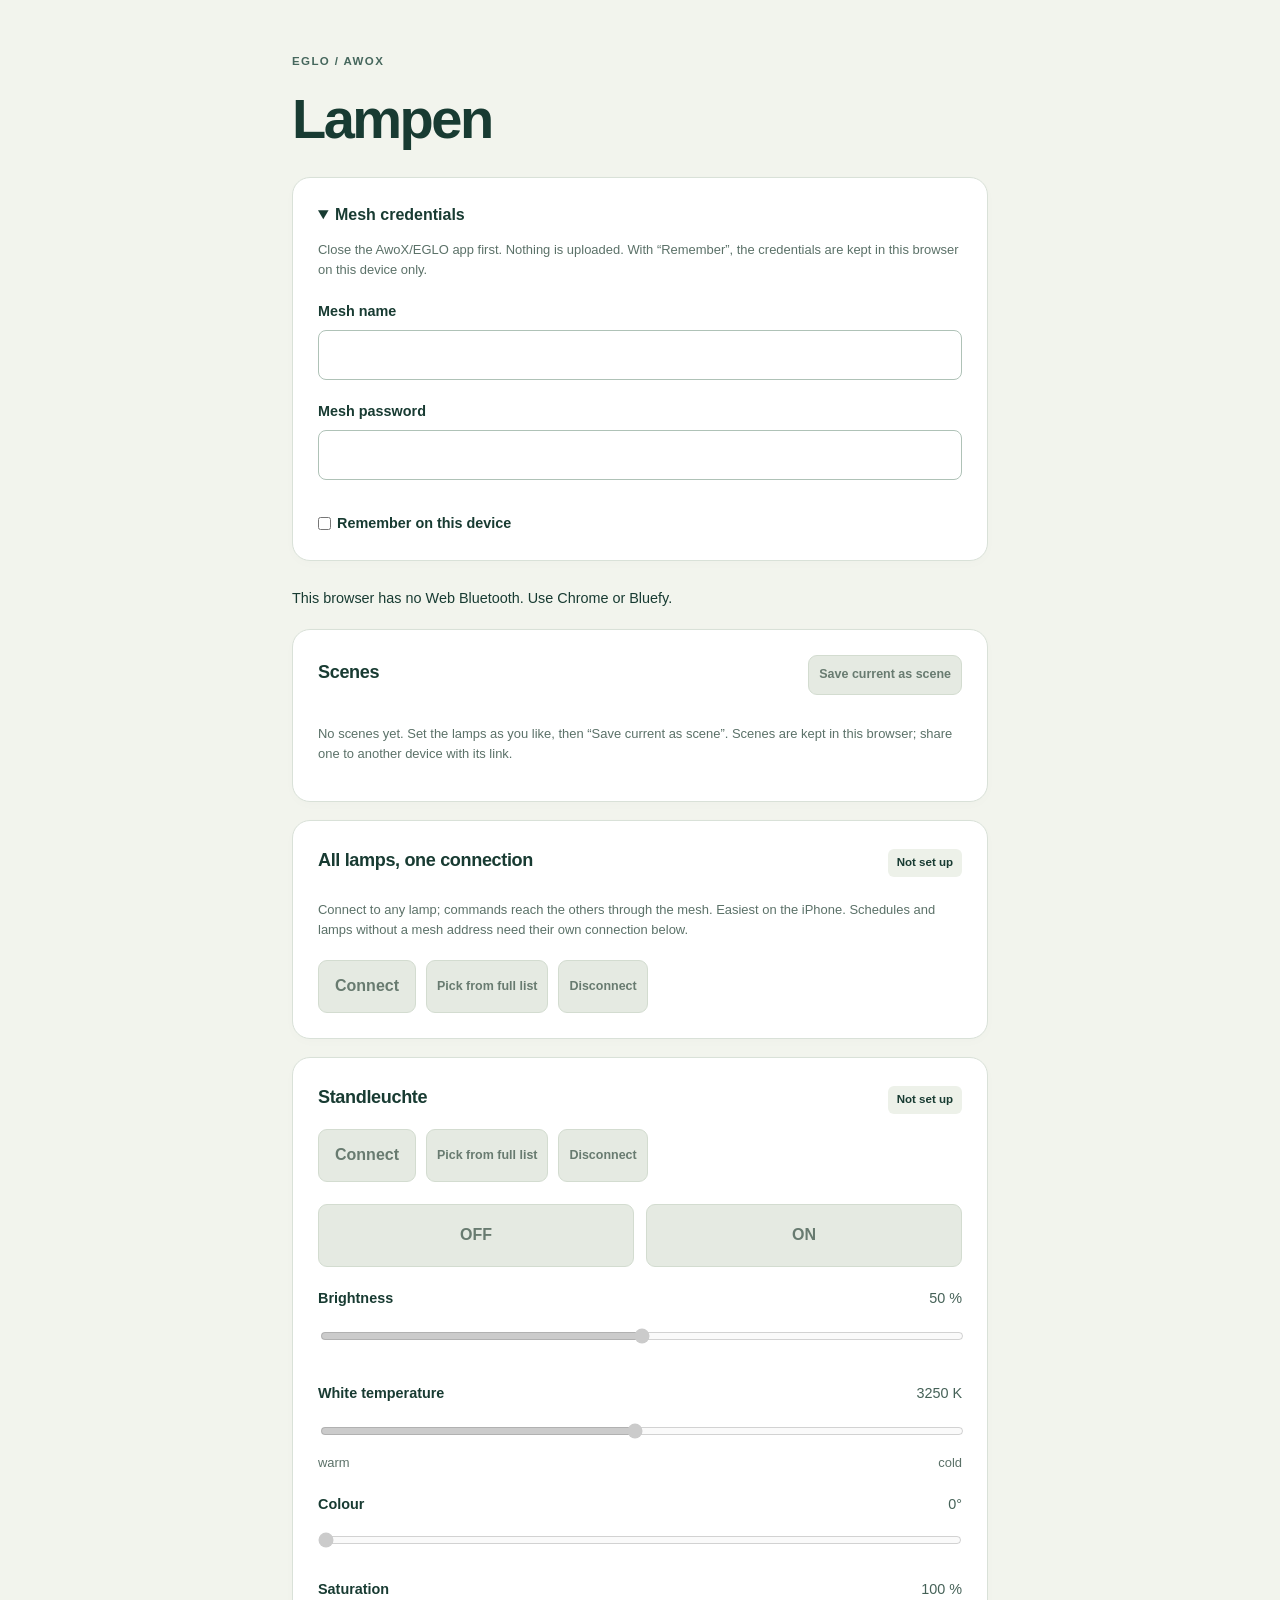
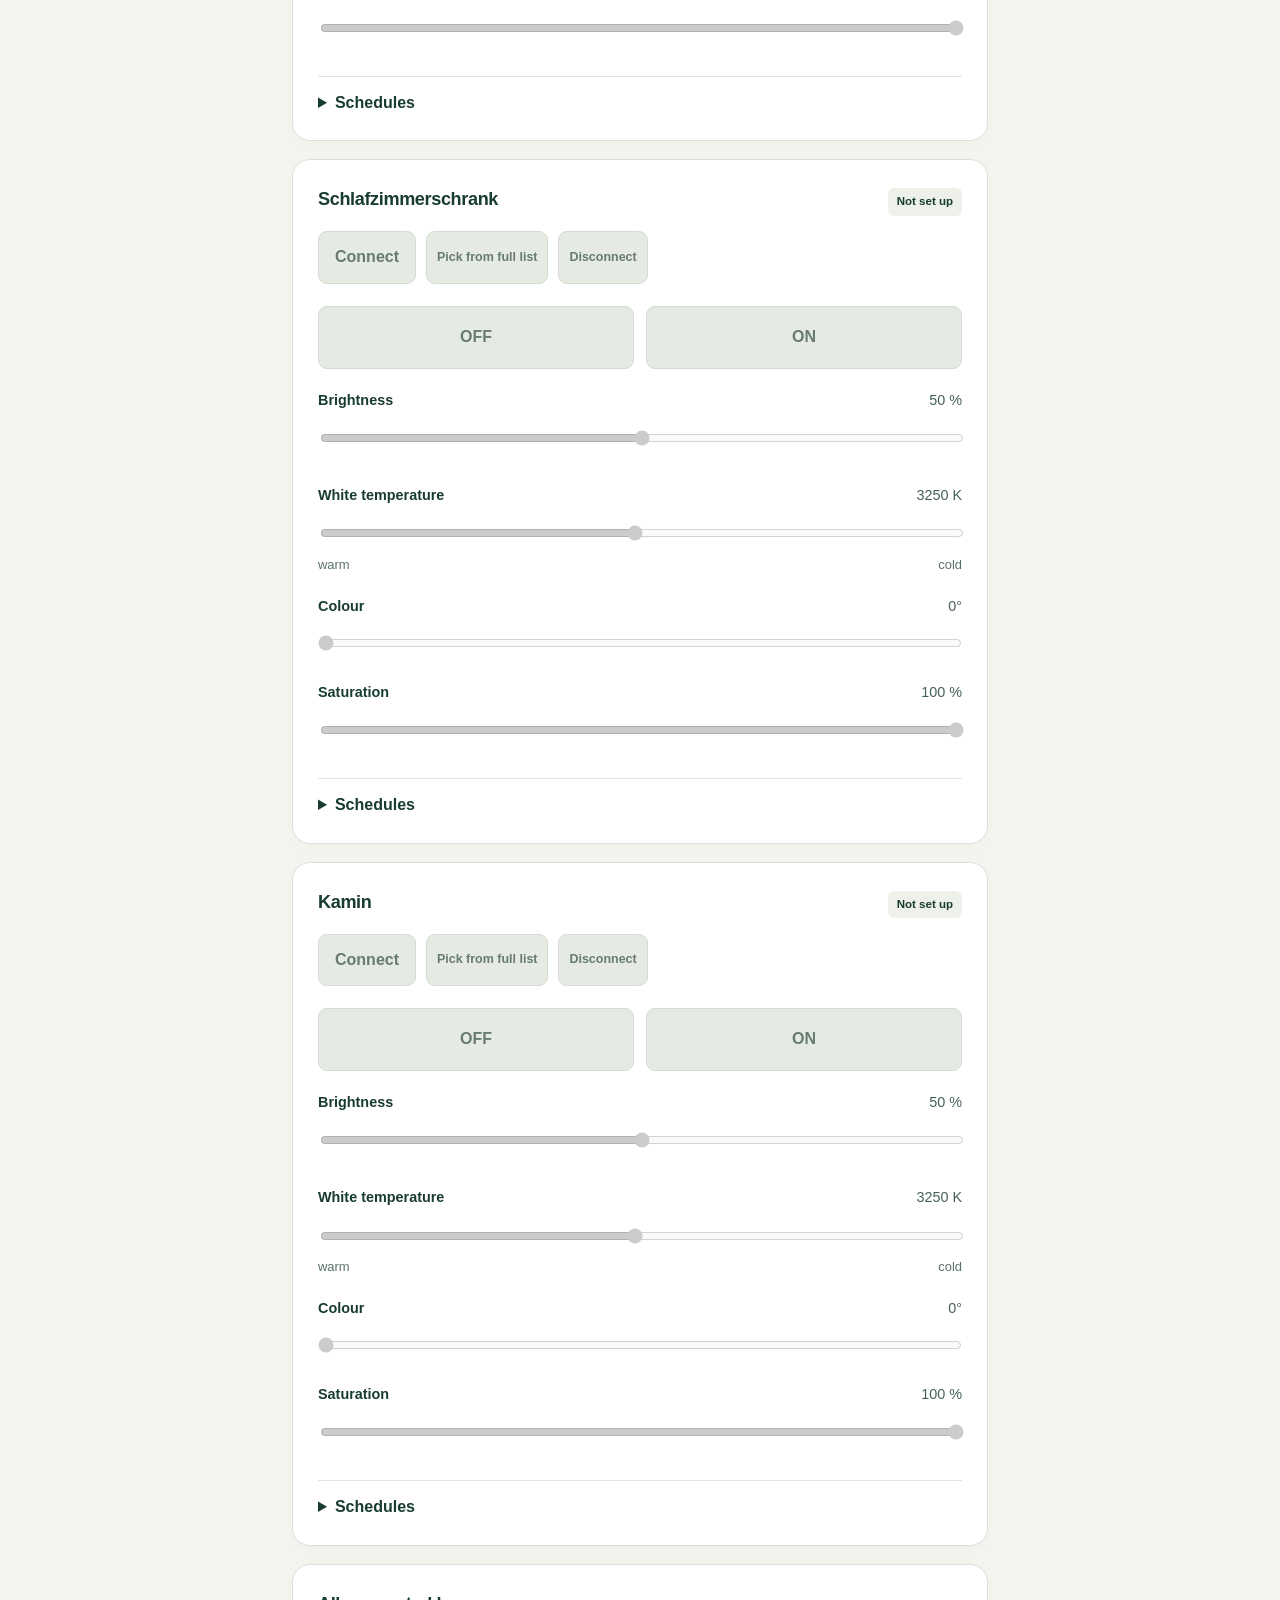
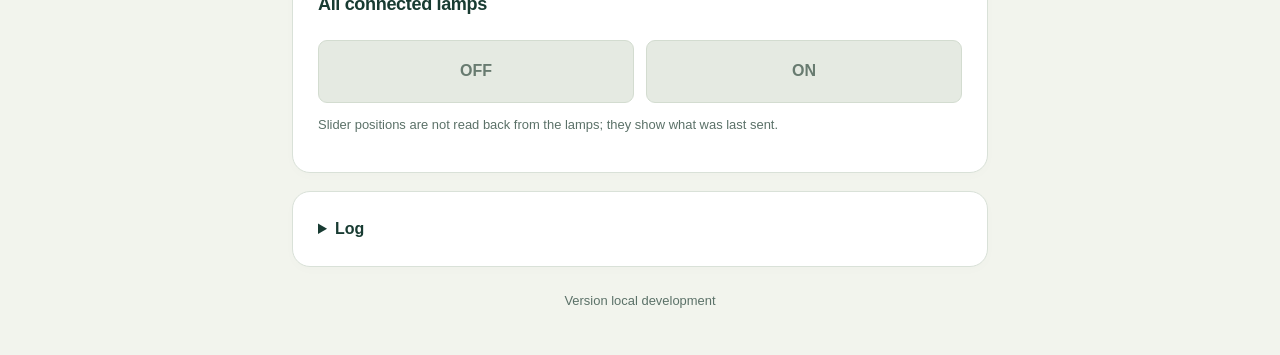
==== index.html @ f225daf1 "Experiment: probe slots 11-15; Remove clears all experimental slots IDs 16, 32, 64 and 127 did not f" ====
<!doctype html>
<html lang="de">
<head>
  <meta charset="utf-8">
  <meta name="viewport" content="width=device-width, initial-scale=1">
  <meta name="color-scheme" content="light">
  <meta name="referrer" content="no-referrer">
  <meta http-equiv="Content-Security-Policy" content="default-src 'none'; script-src 'self'; style-src 'self'; connect-src 'self'; img-src 'self'; base-uri 'none'; form-action 'none'; object-src 'none'">
  <title>Lamp Control</title>
  <meta name="build" content="__BUILD__">
  <link rel="stylesheet" href="style.css">
  <script src="protocol.js" defer></script>
  <script src="transport.js" defer></script>
  <script src="app.js" defer></script>
</head>
<body>
<main>
  <div id="update" class="notice" hidden><strong>A newer version is available.</strong> <button id="reload" class="secondary compact">Reload</button></div>
  <header><span class="eyebrow">EGLO / AWOX</span><h1>Lampen</h1></header>
  <details id="credentials" class="card" open>
    <summary><strong>Mesh credentials</strong> <span id="cred-state" class="small"></span></summary>
    <p class="small">Close the AwoX/EGLO app first. Nothing is uploaded. With “Remember”, the credentials are kept in this browser on this device only.</p>
    <label for="mesh-name">Mesh name</label>
    <input id="mesh-name" type="text" autocomplete="off" autocapitalize="none" autocorrect="off" spellcheck="false" maxlength="64">
    <label for="mesh-password">Mesh password</label>
    <input id="mesh-password" type="password" autocomplete="off" autocapitalize="none" autocorrect="off" spellcheck="false" maxlength="64">
    <div class="actions">
      <label class="switch"><input id="remember" type="checkbox"> Remember on this device</label>
      <button id="forget" class="secondary compact" hidden>Forget saved credentials</button>
    </div>
  </details>
  <p id="status" class="status" role="status" aria-live="polite">Running local crypto self-test…</p>

  <template id="lamp-template">
    <section class="card lamp">
      <div class="section-head"><h2 class="lamp-name"></h2><span class="badge">Disconnected</span></div>
      <div class="actions">
        <button class="connect" disabled>Connect</button>
        <button class="connect-any secondary compact" disabled>Pick from full list</button>
        <button class="disconnect secondary compact" disabled>Disconnect</button>
      </div>
      <div class="power-actions"><button class="off" disabled>OFF</button><button class="on" disabled>ON</button></div>
      <label>Brightness <output class="brightness-out"></output></label>
      <input class="brightness" type="range" min="2" max="254" value="128" disabled>
      <label>White temperature <output class="temperature-out"></output></label>
      <input class="temperature" type="range" min="153" max="454" value="300" disabled>
      <div class="scale small"><span>warm</span><span>cold</span></div>
      <label>Colour <output class="color-out"></output></label>
      <input class="hue" type="range" min="0" max="254" value="0" disabled>
      <label>Saturation <output class="saturation-out"></output></label>
      <input class="saturation" type="range" min="0" max="254" value="254" disabled>

      <details class="sub"><summary>Schedules</summary>
        <p class="small">Stored in the lamp; they run with the phone off. Saving also sets the lamp clock. The lamp cannot report what is stored, so this shows what this browser last saved.</p>
        <div class="schedules"></div>
        <div class="schedule lab">
          <h3>Experiment: slots 11–15</h3>
          <p class="small">Switch the lamp OFF, then start. Probes one minute apart: ID 11 ON warm · 12 OFF · 13 ON cold · 14 OFF · 15 ON warm. “Remove” clears all experimental slots used so far.</p>
          <div class="actions"><button class="lab-start" disabled>Start test</button><button class="lab-clear secondary compact" disabled>Remove test schedules</button></div>
          <p class="small lab-status"></p>
        </div>
      </details>
    </section>
  </template>
  <template id="schedule-template">
    <div class="schedule">
      <div class="section-head"><h3 class="sch-title"></h3><label class="switch"><input type="checkbox" class="sch-enabled"> Active</label></div>
      <div class="row3">
        <label>Time <input class="sch-time" type="time" value="07:00"></label>
        <label>Fade (min) <input class="sch-fade" type="number" min="0" max="63" value="1"></label>
        <label class="sch-light">Brightness % <input class="sch-brightness" type="number" min="1" max="100" value="100"></label>
      </div>
      <div class="sch-light">
        <label>White <output class="sch-mired-out"></output></label>
        <input class="sch-mired" type="range" min="153" max="454" value="300">
        <div class="scale small"><span>warm</span><span>cold</span></div>
      </div>
      <label class="switch sch-offrow"><input type="checkbox" class="sch-off-enabled"> Turn off at <input class="sch-off-time" type="time" value="08:30"></label>
      <div class="weekdays"></div>
      <div class="actions"><button class="sch-save" disabled>Save to lamp</button></div>
      <p class="small sch-saved"></p>
    </div>
  </template>
  <section class="card" id="scenes-card">
    <div class="section-head"><h2>Scenes</h2><button id="scene-new" class="secondary compact" disabled>Save current as scene</button></div>
    <div id="scene-incoming" class="notice" hidden>
      <strong>Scene “<span id="incoming-name"></span>”</strong> from a link.
      <div class="actions"><button id="incoming-apply">Apply</button><button id="incoming-save" class="secondary compact">Save to my scenes</button></div>
    </div>
    <div id="scene-list" class="scene-list"></div>
    <p id="scene-empty" class="small">No scenes yet. Set the lamps as you like, then “Save current as scene”. Scenes are kept in this browser; share one to another device with its link.</p>
    <div id="scene-editor" hidden>
      <label for="scene-name">Scene name</label>
      <input id="scene-name" type="text" maxlength="30" autocomplete="off">
      <div id="scene-lamps" class="scene-lamps"></div>
      <div class="actions"><button id="scene-save">Save scene</button><button id="scene-cancel" class="secondary compact">Cancel</button></div>
    </div>
    <input id="scene-url" class="small" readonly hidden aria-label="Scene link">
  </section>

  <section class="card">
    <div class="section-head"><h2>All lamps, one connection</h2><span id="mesh-badge" class="badge">Not set up</span></div>
    <p class="small">Connect to any lamp; commands reach the others through the mesh. Easiest on the iPhone. Schedules and lamps without a mesh address need their own connection below.</p>
    <div class="actions">
      <button id="mesh-connect" disabled>Connect</button>
      <button id="mesh-any" class="secondary compact" disabled>Pick from full list</button>
      <button id="mesh-disconnect" class="secondary compact" disabled>Disconnect</button>
    </div>
  </section>
  <div id="lamps"></div>

  <section class="card">
    <h2>All connected lamps</h2>
    <div class="power-actions"><button id="all-off" disabled>OFF</button><button id="all-on" disabled>ON</button></div>
    <p class="small">Slider positions are not read back from the lamps; they show what was last sent.</p>
  </section>

  <details class="card"><summary>Log</summary>
    <div class="actions"><button id="copy" class="secondary compact">Copy log</button></div>
    <textarea id="log" readonly spellcheck="false" aria-label="Log"></textarea>
    <p class="small">No credentials, device IDs, auth payloads or keys are logged.</p>
  </details>
  <footer class="small">Version <span id="build"></span></footer>
</main>
</body>
</html>
---- style.css ----
:root{font-family:-apple-system,BlinkMacSystemFont,"Segoe UI",sans-serif;color:#183b32;background:#f2f4ed;line-height:1.55;font-size:16px}*{box-sizing:border-box}body{margin:0}main{max-width:740px;margin:auto;padding:48px 22px 36px}header{margin-bottom:28px}.eyebrow{font-size:.72rem;font-weight:750;letter-spacing:.12em;color:#46675d}h1{font-size:clamp(2.3rem,7vw,3.5rem);line-height:1.08;letter-spacing:-.045em;margin:16px 0 20px;font-weight:720}.intro{max-width:540px;color:#456157;font-size:1.08rem}p{margin:12px 0}.notice{border-left:4px solid #bd8533;padding:15px 18px;background:#fff2da;border-radius:0 12px 12px 0;color:#67471d;margin-bottom:22px}.notice p{margin:4px 0 0;font-size:.95rem}.card{background:#fff;border:1px solid #d9e1d8;border-radius:18px;padding:25px;margin:18px 0;box-shadow:0 3px 12px #183b3204}h2{font-size:1.13rem;letter-spacing:-.02em;margin:0 0 14px;display:flex;gap:10px;align-items:center}.step{display:inline-flex;border:1px solid #cbd9ce;border-radius:50%;width:27px;height:27px;align-items:center;justify-content:center;font-size:.8rem}.section-head{display:flex;justify-content:space-between;gap:12px;align-items:baseline}.badge,.tag{font-size:.72rem;font-weight:650;padding:5px 9px;border-radius:6px;background:#edf1e9;white-space:nowrap}.tag{color:#815c21;background:#fff2da}label{display:block;font-size:.9rem;font-weight:650;margin:20px 0 7px}label span{display:block;color:#5b7168;font-weight:400;font-size:.82rem}input,select,textarea{font:inherit;width:100%;padding:12px;border:1px solid #afc2b7;background:#fff;border-radius:8px;color:#183b32;min-width:0}input:focus,select:focus,textarea:focus,button:focus-visible,a:focus-visible,summary:focus-visible{outline:3px solid #99c7b2;outline-offset:3px}input:disabled{background:#f3f6f0}.small{font-size:.81rem;color:#5b7168;line-height:1.55}.actions{display:flex;gap:10px;flex-wrap:wrap;margin-top:20px}button{appearance:none;border:1px solid #1b5843;background:#1b5843;color:#fff;border-radius:9px;padding:13px 16px;font:inherit;font-weight:650;cursor:pointer;min-height:48px}.secondary{color:#254d3f;background:#fff;border-color:#baccc0}.compact{font-size:.78rem;padding:8px 10px;min-height:40px}button:disabled{background:#e5eae2;color:#687b70;border-color:#d3dcd0;cursor:not-allowed}.status{font-size:.9rem;padding-top:8px;min-height:32px}.target{display:flex;align-items:center;justify-content:space-between;gap:10px;padding:18px;background:#f4f6ef;border-radius:10px}.target strong{display:block;font-size:1.7rem;font-variant-numeric:tabular-nums;letter-spacing:-.02em}.target small{font-size:.8rem;font-weight:500;margin-left:8px;color:#587266}.power-actions{display:grid;grid-template-columns:1fr 1fr;gap:12px;margin-top:22px}.power-actions button{padding:18px}.state{border-top:1px solid #e0e7dc;padding-top:16px;font-size:.9rem}textarea{height:245px;font-family:ui-monospace,SFMono-Regular,Menlo,monospace;font-size:.75rem;line-height:1.6;background:#f7f9f4;white-space:pre-wrap;resize:vertical}summary{cursor:pointer;font-weight:650}li{margin:12px 0;font-size:.9rem}ul{padding-left:20px}footer{font-size:.8rem;color:#5b7168;margin:25px 4px}a{color:#26644d;text-underline-offset:3px}code{font-size:.9em}@media(max-width:430px){main{padding:28px 14px}.card{padding:20px 17px}.section-head{flex-wrap:wrap}.actions button{flex:1}.target{padding:14px}.target .eyebrow{font-size:.63rem}.target strong{font-size:1.5rem}.target small{display:block;margin-left:0}}
.target.spaced{margin-top:22px}
input[type=range]{padding:0;border:0;background:transparent;accent-color:#1b5843;height:36px}
label output{float:right;font-weight:500;color:#456157;font-variant-numeric:tabular-nums}
.scale{display:flex;justify-content:space-between;margin-top:-4px}
.lamp .actions{margin-top:4px}
input.hue{background:linear-gradient(90deg,#f00,#ff0 17%,#0f0 33%,#0ff 50%,#00f 67%,#f0f 83%,#f00);border-radius:18px;height:20px;margin:8px 0}
details.sub{border-top:1px solid #e0e7dc;margin-top:22px;padding-top:14px}
details.sub summary{cursor:pointer;font-weight:650}
.row3{display:grid;grid-template-columns:repeat(3,1fr);gap:10px}
.row3 label{margin-top:12px}
.row3 input{margin-top:6px}
select{margin-top:6px}
[hidden]{display:none!important}
.schedule{border:1px solid #e0e7dc;border-radius:12px;padding:4px 16px 12px;margin-top:14px}
.schedule h3{font-size:1rem;margin:12px 0 0}
.switch{display:flex;gap:6px;align-items:center;margin:12px 0 0;font-weight:600}
.switch input,.weekdays input{width:auto;margin:0}
.weekdays{display:flex;flex-wrap:wrap;gap:6px 12px;margin-top:14px}
.weekdays label{display:flex;gap:4px;align-items:center;margin:0;font-weight:500}
.sch-offrow input[type=time]{width:auto;padding:6px 8px}
footer{margin:24px 0 8px;color:#5b7168;text-align:center}
#update{display:flex;align-items:center;justify-content:space-between;gap:12px}
#update[hidden]{display:none}
.scene-list{display:flex;flex-direction:column;gap:8px;margin-top:12px}
.scene{display:flex;gap:8px;align-items:center}
.scene .scene-apply{flex:1;text-align:left}
.scene-lamps{display:flex;flex-direction:column;gap:6px;margin-top:14px}
.scene-lamps label{display:flex;gap:8px;align-items:center;margin:0;font-weight:500}
.scene-lamps input{width:auto;margin:0}
#scene-url{margin-top:10px}
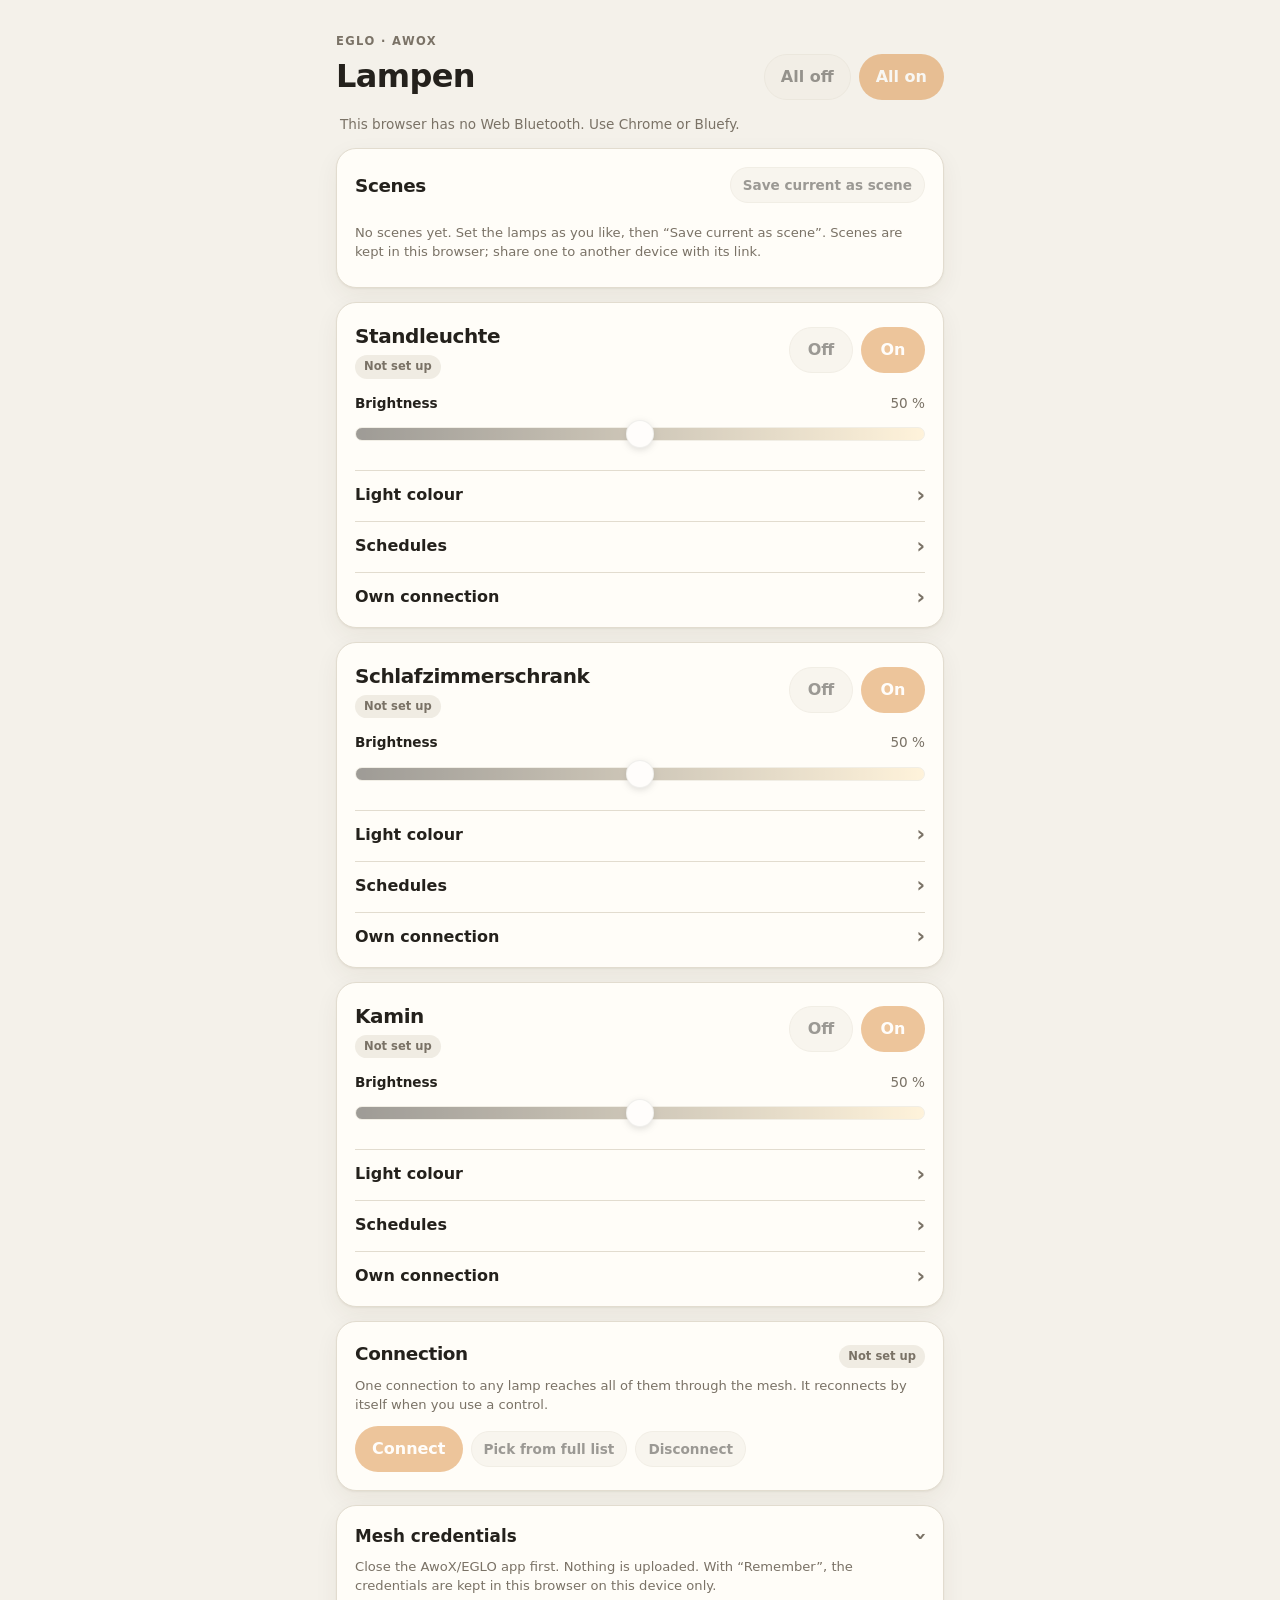
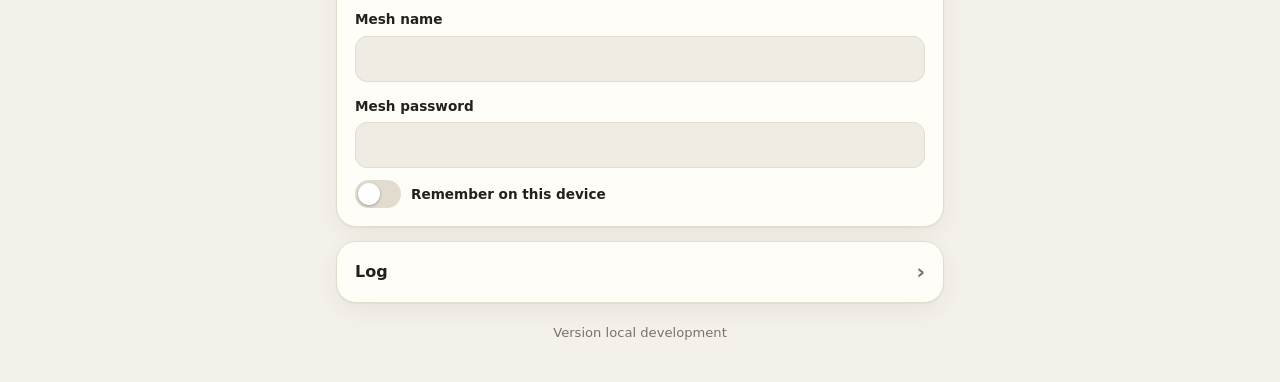
==== commit 611ba216: "Redesign: tokens with dark mode, phone-first layout, styled controls Header with All on/off, compact" ====
--- a/index.html
+++ b/index.html
@@ -3,7 +3,9 @@
 <head>
   <meta charset="utf-8">
   <meta name="viewport" content="width=device-width, initial-scale=1">
-  <meta name="color-scheme" content="light">
+  <meta name="color-scheme" content="light dark">
+  <meta name="theme-color" content="#f4f1ea" media="(prefers-color-scheme: light)">
+  <meta name="theme-color" content="#16181c" media="(prefers-color-scheme: dark)">
   <meta name="referrer" content="no-referrer">
   <meta http-equiv="Content-Security-Policy" content="default-src 'none'; script-src 'self'; style-src 'self'; connect-src 'self'; img-src 'self'; base-uri 'none'; form-action 'none'; object-src 'none'">
   <title>Lamp Control</title>
@@ -16,51 +18,82 @@
 <body>
 <main>
   <div id="update" class="notice" hidden><strong>A newer version is available.</strong> <button id="reload" class="secondary compact">Reload</button></div>
-  <header><span class="eyebrow">EGLO / AWOX</span><h1>Lampen</h1></header>
-  <details id="credentials" class="card" open>
-    <summary><strong>Mesh credentials</strong> <span id="cred-state" class="small"></span></summary>
-    <p class="small">Close the AwoX/EGLO app first. Nothing is uploaded. With “Remember”, the credentials are kept in this browser on this device only.</p>
-    <label for="mesh-name">Mesh name</label>
-    <input id="mesh-name" type="text" autocomplete="off" autocapitalize="none" autocorrect="off" spellcheck="false" maxlength="64">
-    <label for="mesh-password">Mesh password</label>
-    <input id="mesh-password" type="password" autocomplete="off" autocapitalize="none" autocorrect="off" spellcheck="false" maxlength="64">
-    <div class="actions">
-      <label class="switch"><input id="remember" type="checkbox"> Remember on this device</label>
-      <button id="forget" class="secondary compact" hidden>Forget saved credentials</button>
+  <header class="top">
+    <div><span class="eyebrow">EGLO · AwoX</span><h1>Lampen</h1></div>
+    <div class="all-power" role="group" aria-label="All lamps">
+      <button id="all-off" class="secondary" disabled>All off</button><button id="all-on" disabled>All on</button>
     </div>
-  </details>
+  </header>
   <p id="status" class="status" role="status" aria-live="polite">Running local crypto self-test…</p>
 
   <template id="lamp-template">
     <section class="card lamp">
-      <div class="section-head"><h2 class="lamp-name"></h2><span class="badge">Disconnected</span></div>
-      <div class="actions">
-        <button class="connect" disabled>Connect</button>
-        <button class="connect-any secondary compact" disabled>Pick from full list</button>
-        <button class="disconnect secondary compact" disabled>Disconnect</button>
+      <div class="lamp-head">
+        <div><h2 class="lamp-name"></h2><span class="badge">Disconnected</span></div>
+        <div class="power-actions"><button class="off secondary" disabled>Off</button><button class="on" disabled>On</button></div>
       </div>
-      <div class="power-actions"><button class="off" disabled>OFF</button><button class="on" disabled>ON</button></div>
-      <label>Brightness <output class="brightness-out"></output></label>
+      <label class="slider-label">Brightness <output class="brightness-out"></output></label>
       <input class="brightness" type="range" min="2" max="254" value="128" disabled>
-      <label>White temperature <output class="temperature-out"></output></label>
-      <input class="temperature" type="range" min="153" max="454" value="300" disabled>
-      <div class="scale small"><span>warm</span><span>cold</span></div>
-      <label>Colour <output class="color-out"></output></label>
-      <input class="hue" type="range" min="0" max="254" value="0" disabled>
-      <label>Saturation <output class="saturation-out"></output></label>
-      <input class="saturation" type="range" min="0" max="254" value="254" disabled>
+
+      <details class="sub"><summary>Light colour</summary>
+        <label class="slider-label">White <output class="temperature-out"></output></label>
+        <input class="temperature" type="range" min="153" max="454" value="300" disabled>
+        <label class="slider-label">Colour <output class="color-out"></output></label>
+        <input class="hue" type="range" min="0" max="254" value="0" disabled>
+        <label class="slider-label">Saturation <output class="saturation-out"></output></label>
+        <input class="saturation" type="range" min="0" max="254" value="254" disabled>
+      </details>
 
       <details class="sub"><summary>Schedules</summary>
-        <p class="small">Stored in the lamp; they run with the phone off. Saving also sets the lamp clock. The lamp cannot report what is stored, so this shows what this browser last saved.</p>
+        <p class="small">Stored in the lamp; they run with the phone off. The lamp cannot report what is stored, so this shows what this browser last saved.</p>
         <div class="schedules"></div>
-        <div class="schedule lab">
-          <h3>Experiment: slots 11–15</h3>
-          <p class="small">Switch the lamp OFF, then start. Probes one minute apart: ID 11 ON warm · 12 OFF · 13 ON cold · 14 OFF · 15 ON warm. “Remove” clears all experimental slots used so far.</p>
-          <div class="actions"><button class="lab-start" disabled>Start test</button><button class="lab-clear secondary compact" disabled>Remove test schedules</button></div>
-          <p class="small lab-status"></p>
+        <div class="schedule timers">
+          <h3>Switching times</h3>
+          <p class="small">Up to 11 per lamp. “Save all” writes the whole list and clears unused slots, so edit a lamp’s list from one device.</p>
+          <div class="timer-list"></div>
+          <div class="actions"><button class="timer-add secondary">Add switching time</button><button class="timer-save" disabled>Save all to lamp</button></div>
+          <p class="small timer-saved"></p>
+        </div>
+      </details>
+
+      <details class="sub"><summary>Own connection</summary>
+        <p class="small">Only needed without the mesh (Mac/Chrome can pick this lamp directly; Bluefy cannot).</p>
+        <div class="actions">
+          <button class="connect secondary" disabled>Connect</button>
+          <button class="connect-any secondary" disabled>Pick from full list</button>
+          <button class="disconnect secondary" disabled>Disconnect</button>
         </div>
       </details>
     </section>
+  </template>
+  <template id="timer-template">
+    <details class="timer" open>
+      <summary class="timer-summary"></summary>
+      <div class="row3">
+        <label>Time <input class="t-time" type="time"></label>
+        <label>Action <select class="t-action"><option value="on">On</option><option value="off">Off</option></select></label>
+        <label class="t-fade-label">Fade (min) <input class="t-fade" type="number" min="0" max="63"></label>
+      </div>
+      <p class="small t-off-hint">Off switches at once (the lamp ignores a fade here). To dim out, add an On entry with low brightness and a fade before it.</p>
+      <div class="t-light">
+        <label class="slider-label">Brightness <output class="t-b-out"></output></label>
+        <input class="t-b" type="range" min="1" max="100">
+        <label>Light <select class="t-mode"><option value="white">White</option><option value="color">Colour</option></select></label>
+        <div class="t-white">
+          <label class="slider-label">White <output class="t-w-out"></output></label>
+          <input class="t-w" type="range" min="153" max="454">
+          <div class="scale small"><span>warm</span><span>cold</span></div>
+        </div>
+        <div class="t-color">
+          <label class="slider-label">Colour <output class="t-h-out"></output></label>
+          <input class="t-h" type="range" min="0" max="254">
+          <label class="slider-label">Saturation <output class="t-s-out"></output></label>
+          <input class="t-s" type="range" min="0" max="254">
+        </div>
+      </div>
+      <div class="weekdays"></div>
+      <div class="actions"><label class="switch"><input type="checkbox" class="t-enabled"> Active</label><button class="t-delete danger compact">Delete</button></div>
+    </details>
   </template>
   <template id="schedule-template">
     <div class="schedule">
@@ -68,14 +101,14 @@
       <div class="row3">
         <label>Time <input class="sch-time" type="time" value="07:00"></label>
         <label>Fade (min) <input class="sch-fade" type="number" min="0" max="63" value="1"></label>
-        <label class="sch-light">Brightness % <input class="sch-brightness" type="number" min="1" max="100" value="100"></label>
+        <label class="sch-light">Bright. % <input class="sch-brightness" type="number" min="1" max="100" value="100"></label>
       </div>
       <div class="sch-light">
-        <label>White <output class="sch-mired-out"></output></label>
+        <label class="slider-label">White <output class="sch-mired-out"></output></label>
         <input class="sch-mired" type="range" min="153" max="454" value="300">
         <div class="scale small"><span>warm</span><span>cold</span></div>
       </div>
-      <label class="switch sch-offrow"><input type="checkbox" class="sch-off-enabled"> Turn off at <input class="sch-off-time" type="time" value="08:30"></label>
+      <div class="offrow sch-offrow"><label class="switch"><input type="checkbox" class="sch-off-enabled"> Turn off at</label><input class="sch-off-time" type="time" value="08:30" aria-label="Off time"></div>
       <div class="weekdays"></div>
       <div class="actions"><button class="sch-save" disabled>Save to lamp</button></div>
       <p class="small sch-saved"></p>
@@ -98,22 +131,30 @@
     <input id="scene-url" class="small" readonly hidden aria-label="Scene link">
   </section>
 
+  <div id="lamps"></div>
+
   <section class="card">
-    <div class="section-head"><h2>All lamps, one connection</h2><span id="mesh-badge" class="badge">Not set up</span></div>
-    <p class="small">Connect to any lamp; commands reach the others through the mesh. Easiest on the iPhone. Schedules and lamps without a mesh address need their own connection below.</p>
+    <div class="section-head"><h2>Connection</h2><span id="mesh-badge" class="badge">Not set up</span></div>
+    <p class="small">One connection to any lamp reaches all of them through the mesh. It reconnects by itself when you use a control.</p>
     <div class="actions">
       <button id="mesh-connect" disabled>Connect</button>
       <button id="mesh-any" class="secondary compact" disabled>Pick from full list</button>
       <button id="mesh-disconnect" class="secondary compact" disabled>Disconnect</button>
     </div>
   </section>
-  <div id="lamps"></div>
+  <details id="credentials" class="card sub-card" open>
+    <summary><strong>Mesh credentials</strong> <span id="cred-state" class="small"></span></summary>
+    <p class="small">Close the AwoX/EGLO app first. Nothing is uploaded. With “Remember”, the credentials are kept in this browser on this device only.</p>
+    <label for="mesh-name">Mesh name</label>
+    <input id="mesh-name" type="text" autocomplete="off" autocapitalize="none" autocorrect="off" spellcheck="false" maxlength="64">
+    <label for="mesh-password">Mesh password</label>
+    <input id="mesh-password" type="password" autocomplete="off" autocapitalize="none" autocorrect="off" spellcheck="false" maxlength="64">
+    <div class="actions">
+      <label class="switch"><input id="remember" type="checkbox"> Remember on this device</label>
+      <button id="forget" class="secondary compact" hidden>Forget saved credentials</button>
+    </div>
+  </details>
 
-  <section class="card">
-    <h2>All connected lamps</h2>
-    <div class="power-actions"><button id="all-off" disabled>OFF</button><button id="all-on" disabled>ON</button></div>
-    <p class="small">Slider positions are not read back from the lamps; they show what was last sent.</p>
-  </section>
 
   <details class="card"><summary>Log</summary>
     <div class="actions"><button id="copy" class="secondary compact">Copy log</button></div>
--- a/style.css
+++ b/style.css
@@ -1,31 +1,165 @@
-:root{font-family:-apple-system,BlinkMacSystemFont,"Segoe UI",sans-serif;color:#183b32;background:#f2f4ed;line-height:1.55;font-size:16px}*{box-sizing:border-box}body{margin:0}main{max-width:740px;margin:auto;padding:48px 22px 36px}header{margin-bottom:28px}.eyebrow{font-size:.72rem;font-weight:750;letter-spacing:.12em;color:#46675d}h1{font-size:clamp(2.3rem,7vw,3.5rem);line-height:1.08;letter-spacing:-.045em;margin:16px 0 20px;font-weight:720}.intro{max-width:540px;color:#456157;font-size:1.08rem}p{margin:12px 0}.notice{border-left:4px solid #bd8533;padding:15px 18px;background:#fff2da;border-radius:0 12px 12px 0;color:#67471d;margin-bottom:22px}.notice p{margin:4px 0 0;font-size:.95rem}.card{background:#fff;border:1px solid #d9e1d8;border-radius:18px;padding:25px;margin:18px 0;box-shadow:0 3px 12px #183b3204}h2{font-size:1.13rem;letter-spacing:-.02em;margin:0 0 14px;display:flex;gap:10px;align-items:center}.step{display:inline-flex;border:1px solid #cbd9ce;border-radius:50%;width:27px;height:27px;align-items:center;justify-content:center;font-size:.8rem}.section-head{display:flex;justify-content:space-between;gap:12px;align-items:baseline}.badge,.tag{font-size:.72rem;font-weight:650;padding:5px 9px;border-radius:6px;background:#edf1e9;white-space:nowrap}.tag{color:#815c21;background:#fff2da}label{display:block;font-size:.9rem;font-weight:650;margin:20px 0 7px}label span{display:block;color:#5b7168;font-weight:400;font-size:.82rem}input,select,textarea{font:inherit;width:100%;padding:12px;border:1px solid #afc2b7;background:#fff;border-radius:8px;color:#183b32;min-width:0}input:focus,select:focus,textarea:focus,button:focus-visible,a:focus-visible,summary:focus-visible{outline:3px solid #99c7b2;outline-offset:3px}input:disabled{background:#f3f6f0}.small{font-size:.81rem;color:#5b7168;line-height:1.55}.actions{display:flex;gap:10px;flex-wrap:wrap;margin-top:20px}button{appearance:none;border:1px solid #1b5843;background:#1b5843;color:#fff;border-radius:9px;padding:13px 16px;font:inherit;font-weight:650;cursor:pointer;min-height:48px}.secondary{color:#254d3f;background:#fff;border-color:#baccc0}.compact{font-size:.78rem;padding:8px 10px;min-height:40px}button:disabled{background:#e5eae2;color:#687b70;border-color:#d3dcd0;cursor:not-allowed}.status{font-size:.9rem;padding-top:8px;min-height:32px}.target{display:flex;align-items:center;justify-content:space-between;gap:10px;padding:18px;background:#f4f6ef;border-radius:10px}.target strong{display:block;font-size:1.7rem;font-variant-numeric:tabular-nums;letter-spacing:-.02em}.target small{font-size:.8rem;font-weight:500;margin-left:8px;color:#587266}.power-actions{display:grid;grid-template-columns:1fr 1fr;gap:12px;margin-top:22px}.power-actions button{padding:18px}.state{border-top:1px solid #e0e7dc;padding-top:16px;font-size:.9rem}textarea{height:245px;font-family:ui-monospace,SFMono-Regular,Menlo,monospace;font-size:.75rem;line-height:1.6;background:#f7f9f4;white-space:pre-wrap;resize:vertical}summary{cursor:pointer;font-weight:650}li{margin:12px 0;font-size:.9rem}ul{padding-left:20px}footer{font-size:.8rem;color:#5b7168;margin:25px 4px}a{color:#26644d;text-underline-offset:3px}code{font-size:.9em}@media(max-width:430px){main{padding:28px 14px}.card{padding:20px 17px}.section-head{flex-wrap:wrap}.actions button{flex:1}.target{padding:14px}.target .eyebrow{font-size:.63rem}.target strong{font-size:1.5rem}.target small{display:block;margin-left:0}}
-.target.spaced{margin-top:22px}
-input[type=range]{padding:0;border:0;background:transparent;accent-color:#1b5843;height:36px}
-label output{float:right;font-weight:500;color:#456157;font-variant-numeric:tabular-nums}
-.scale{display:flex;justify-content:space-between;margin-top:-4px}
-.lamp .actions{margin-top:4px}
-input.hue{background:linear-gradient(90deg,#f00,#ff0 17%,#0f0 33%,#0ff 50%,#00f 67%,#f0f 83%,#f00);border-radius:18px;height:20px;margin:8px 0}
-details.sub{border-top:1px solid #e0e7dc;margin-top:22px;padding-top:14px}
-details.sub summary{cursor:pointer;font-weight:650}
-.row3{display:grid;grid-template-columns:repeat(3,1fr);gap:10px}
-.row3 label{margin-top:12px}
-.row3 input{margin-top:6px}
-select{margin-top:6px}
-[hidden]{display:none!important}
-.schedule{border:1px solid #e0e7dc;border-radius:12px;padding:4px 16px 12px;margin-top:14px}
-.schedule h3{font-size:1rem;margin:12px 0 0}
-.switch{display:flex;gap:6px;align-items:center;margin:12px 0 0;font-weight:600}
-.switch input,.weekdays input{width:auto;margin:0}
-.weekdays{display:flex;flex-wrap:wrap;gap:6px 12px;margin-top:14px}
-.weekdays label{display:flex;gap:4px;align-items:center;margin:0;font-weight:500}
-.sch-offrow input[type=time]{width:auto;padding:6px 8px}
-footer{margin:24px 0 8px;color:#5b7168;text-align:center}
-#update{display:flex;align-items:center;justify-content:space-between;gap:12px}
-#update[hidden]{display:none}
-.scene-list{display:flex;flex-direction:column;gap:8px;margin-top:12px}
-.scene{display:flex;gap:8px;align-items:center}
-.scene .scene-apply{flex:1;text-align:left}
-.scene-lamps{display:flex;flex-direction:column;gap:6px;margin-top:14px}
-.scene-lamps label{display:flex;gap:8px;align-items:center;margin:0;font-weight:500}
-.scene-lamps input{width:auto;margin:0}
-#scene-url{margin-top:10px}
+/* Lamp Control: one stylesheet, light and dark via tokens. */
+:root {
+  --bg: #f4f1ea; --surface: #fffdf8; --surface-2: #f0ece3; --line: #e2dccf;
+  --text: #24211c; --muted: #7a7266; --accent: #d9822b; --accent-text: #fff;
+  --accent-soft: #f7e3cc; --ok: #3f8f63; --ok-soft: #dcefe3; --danger: #b8483a;
+  --shadow: 0 1px 2px rgba(60, 45, 20, .06), 0 8px 24px rgba(60, 45, 20, .06);
+  --radius: 20px; --radius-sm: 12px;
+  --warm: #ffae5c; --neutral: #fff6e8; --cold: #cfe2ff;
+  color-scheme: light;
+}
+@media (prefers-color-scheme: dark) {
+  :root:not([data-theme="light"]) {
+    --bg: #16181c; --surface: #1f2228; --surface-2: #282c33; --line: #343943;
+    --text: #ece8e1; --muted: #9a958c; --accent: #f0a050; --accent-text: #1b1206;
+    --accent-soft: #3a2c1c; --ok: #6cc391; --ok-soft: #1f3529; --danger: #e07a6b;
+    --shadow: 0 1px 2px rgba(0, 0, 0, .3), 0 8px 24px rgba(0, 0, 0, .25);
+    color-scheme: dark;
+  }
+}
+:root[data-theme="dark"] {
+  --bg: #16181c; --surface: #1f2228; --surface-2: #282c33; --line: #343943;
+  --text: #ece8e1; --muted: #9a958c; --accent: #f0a050; --accent-text: #1b1206;
+  --accent-soft: #3a2c1c; --ok: #6cc391; --ok-soft: #1f3529; --danger: #e07a6b;
+  color-scheme: dark;
+}
+
+* { box-sizing: border-box; }
+[hidden] { display: none !important; }
+html { -webkit-text-size-adjust: 100%; }
+body {
+  margin: 0; background: var(--bg); color: var(--text);
+  font: 16px/1.5 -apple-system, BlinkMacSystemFont, "Segoe UI", system-ui, sans-serif;
+}
+main { max-width: 640px; margin: 0 auto; padding: max(20px, env(safe-area-inset-top)) 16px 40px; }
+h1, h2, h3 { margin: 0; letter-spacing: -.02em; }
+h1 { font-size: 2rem; font-weight: 750; }
+h2 { font-size: 1.15rem; font-weight: 700; }
+h3 { font-size: 1rem; font-weight: 650; }
+p { margin: 8px 0; }
+.small { font-size: .82rem; color: var(--muted); line-height: 1.45; }
+.eyebrow { font-size: .72rem; font-weight: 700; letter-spacing: .12em; text-transform: uppercase; color: var(--muted); }
+
+/* Header */
+.top { display: flex; align-items: flex-end; justify-content: space-between; gap: 12px; flex-wrap: wrap; margin: 8px 0 14px; }
+.all-power { display: flex; gap: 8px; }
+.status { font-size: .85rem; color: var(--muted); min-height: 1.4em; margin: 0 4px 14px; }
+
+/* Cards */
+.card {
+  background: var(--surface); border: 1px solid var(--line); border-radius: var(--radius);
+  padding: 18px; margin: 0 0 14px; box-shadow: var(--shadow);
+}
+.section-head { display: flex; justify-content: space-between; align-items: center; gap: 12px; }
+.lamp-head { display: flex; justify-content: space-between; align-items: center; gap: 12px; margin-bottom: 6px; }
+.lamp-head h2 { font-size: 1.25rem; }
+.badge {
+  display: inline-block; margin-top: 4px; font-size: .72rem; font-weight: 650; padding: 3px 9px;
+  border-radius: 999px; background: var(--surface-2); color: var(--muted); white-space: nowrap;
+}
+.notice { background: var(--accent-soft); border-radius: var(--radius-sm); padding: 12px 14px; margin-bottom: 14px; }
+#update { display: flex; align-items: center; justify-content: space-between; gap: 12px; }
+
+/* Buttons */
+button {
+  appearance: none; font: inherit; font-weight: 650; cursor: pointer; min-height: 44px;
+  padding: 10px 16px; border-radius: 999px; border: 1px solid transparent;
+  background: var(--accent); color: var(--accent-text); transition: transform .08s, opacity .15s;
+}
+button:active:not(:disabled) { transform: scale(.97); }
+button.secondary { background: var(--surface-2); color: var(--text); border-color: var(--line); }
+button.danger { background: transparent; color: var(--danger); border-color: var(--line); }
+button.compact { min-height: 36px; padding: 6px 12px; font-size: .85rem; }
+button:disabled { opacity: .45; cursor: not-allowed; }
+:focus-visible { outline: 3px solid var(--accent); outline-offset: 2px; }
+.actions { display: flex; gap: 8px; flex-wrap: wrap; align-items: center; margin-top: 12px; }
+.power-actions { display: flex; gap: 8px; flex-shrink: 0; }
+.power-actions button { min-width: 64px; }
+
+/* Fields */
+label { display: block; font-size: .85rem; font-weight: 600; margin: 14px 0 6px; }
+input[type=text], input[type=password], input[type=number], input[type=time], select, textarea {
+  font: inherit; width: 100%; min-width: 0; padding: 10px 12px; color: var(--text);
+  background: var(--surface-2); border: 1px solid var(--line); border-radius: var(--radius-sm);
+}
+input[type=time] { -webkit-appearance: none; appearance: none; min-height: 44px; display: block; font-variant-numeric: tabular-nums; }
+/* Desktop Chrome's clock icon squeezes the time in narrow fields; typing still works. */
+input[type=time]::-webkit-calendar-picker-indicator { display: none; }
+select { -webkit-appearance: none; appearance: none; min-height: 44px; }
+.row3 { display: grid; grid-template-columns: repeat(auto-fit, minmax(78px, 1fr)); gap: 8px; }
+.row3 label { margin: 12px 0 0; }
+.row3 input, .row3 select { margin-top: 6px; }
+textarea { height: 220px; font: .72rem/1.6 ui-monospace, SFMono-Regular, Menlo, monospace; resize: vertical; }
+
+/* Sliders: the track shows what it controls */
+.slider-label { display: flex; justify-content: space-between; align-items: baseline; margin-bottom: 4px; }
+.slider-label output { font-weight: 500; color: var(--muted); font-variant-numeric: tabular-nums; }
+input[type=range] {
+  -webkit-appearance: none; appearance: none; width: 100%; height: 30px; margin: 2px 0;
+  background: transparent; cursor: pointer;
+}
+input[type=range]::-webkit-slider-runnable-track { height: 14px; border-radius: 999px; background: var(--track, var(--surface-2)); border: 1px solid var(--line); }
+input[type=range]::-moz-range-track { height: 14px; border-radius: 999px; background: var(--track, var(--surface-2)); border: 1px solid var(--line); }
+input[type=range]::-webkit-slider-thumb {
+  -webkit-appearance: none; width: 28px; height: 28px; margin-top: -8px; border-radius: 50%;
+  background: #fff; border: 1px solid rgba(0, 0, 0, .12); box-shadow: 0 2px 6px rgba(0, 0, 0, .25);
+}
+input[type=range]::-moz-range-thumb { width: 28px; height: 28px; border-radius: 50%; background: #fff; border: 1px solid rgba(0, 0, 0, .12); box-shadow: 0 2px 6px rgba(0, 0, 0, .25); }
+input[type=range]:disabled { opacity: .45; cursor: not-allowed; }
+.brightness, .t-b { --track: linear-gradient(90deg, #2a2620, #ffe7b8); }
+.temperature, .t-w, .sch-mired { --track: linear-gradient(90deg, var(--warm), var(--neutral) 55%, var(--cold)); }
+.hue, .t-h { --track: linear-gradient(90deg, #f33, #fd3 17%, #3d5 33%, #3dd 50%, #36f 67%, #d3e 83%, #f33); }
+.saturation, .t-s { --track: linear-gradient(90deg, #f4f1ea, #e8553a); }
+.scale { display: flex; justify-content: space-between; margin-top: -2px; }
+
+/* Switch (checkbox) */
+.switch { display: inline-flex; align-items: center; gap: 10px; margin: 0; font-weight: 600; cursor: pointer; }
+.switch input {
+  -webkit-appearance: none; appearance: none; width: 46px; height: 28px; margin: 0; flex-shrink: 0;
+  border-radius: 999px; background: var(--line); position: relative; cursor: pointer; transition: background .15s;
+}
+.switch input::after {
+  content: ""; position: absolute; top: 3px; left: 3px; width: 22px; height: 22px; border-radius: 50%;
+  background: #fff; box-shadow: 0 1px 3px rgba(0, 0, 0, .3); transition: transform .15s;
+}
+.switch input:checked { background: var(--ok); }
+.switch input:checked::after { transform: translateX(18px); }
+.offrow { display: flex; align-items: center; gap: 12px; margin-top: 14px; }
+.offrow input[type=time] { width: auto; flex: 0 1 120px; }
+
+/* Weekday chips */
+.weekdays { display: flex; gap: 4px; margin-top: 14px; }
+.weekdays label {
+  flex: 1 1 0; min-width: 0; margin: 0; padding: 8px 0; text-align: center; border-radius: 999px; cursor: pointer;
+  background: var(--surface-2); border: 1px solid var(--line); color: var(--muted); font-weight: 650; font-size: .85rem;
+}
+.weekdays label:has(input:checked) { background: var(--ok-soft); border-color: var(--ok); color: var(--ok); }
+.weekdays input { position: absolute; opacity: 0; pointer-events: none; }
+
+/* Folding sections */
+details.sub { border-top: 1px solid var(--line); margin-top: 14px; padding-top: 12px; }
+details > summary { cursor: pointer; font-weight: 650; list-style: none; display: flex; align-items: center; justify-content: space-between; gap: 8px; }
+details > summary::-webkit-details-marker { display: none; }
+details > summary::after { content: "›"; font-size: 1.3rem; line-height: 1; color: var(--muted); transition: transform .15s; }
+details[open] > summary::after { transform: rotate(90deg); }
+.sub-card > summary { font-size: 1.05rem; }
+
+/* Schedules */
+.schedule { background: var(--surface-2); border: 1px solid var(--line); border-radius: var(--radius-sm); padding: 14px; margin-top: 12px; }
+.schedule .section-head h3, .schedule > h3 { margin-bottom: 2px; }
+.schedule input[type=text], .schedule input[type=number], .schedule input[type=time], .schedule select { background: var(--surface); }
+.timer { border-top: 1px solid var(--line); padding: 10px 0; }
+.timer:first-child { border-top: 0; }
+.timer summary { font-variant-numeric: tabular-nums; font-size: .92rem; }
+.timer-list { margin-top: 6px; }
+
+/* Scenes */
+.scene-list { display: flex; flex-direction: column; gap: 8px; margin-top: 12px; }
+.scene { display: flex; gap: 8px; align-items: center; }
+.scene .scene-apply { flex: 1; text-align: left; background: var(--accent-soft); color: var(--text); border-color: transparent; }
+.scene-lamps { display: flex; flex-direction: column; gap: 8px; margin-top: 12px; }
+.scene-lamps label { display: flex; gap: 10px; align-items: center; margin: 0; font-weight: 500; }
+.scene-lamps input { width: 20px; height: 20px; margin: 0; accent-color: var(--ok); }
+#scene-url { margin-top: 10px; }
+
+footer { margin-top: 20px; text-align: center; }
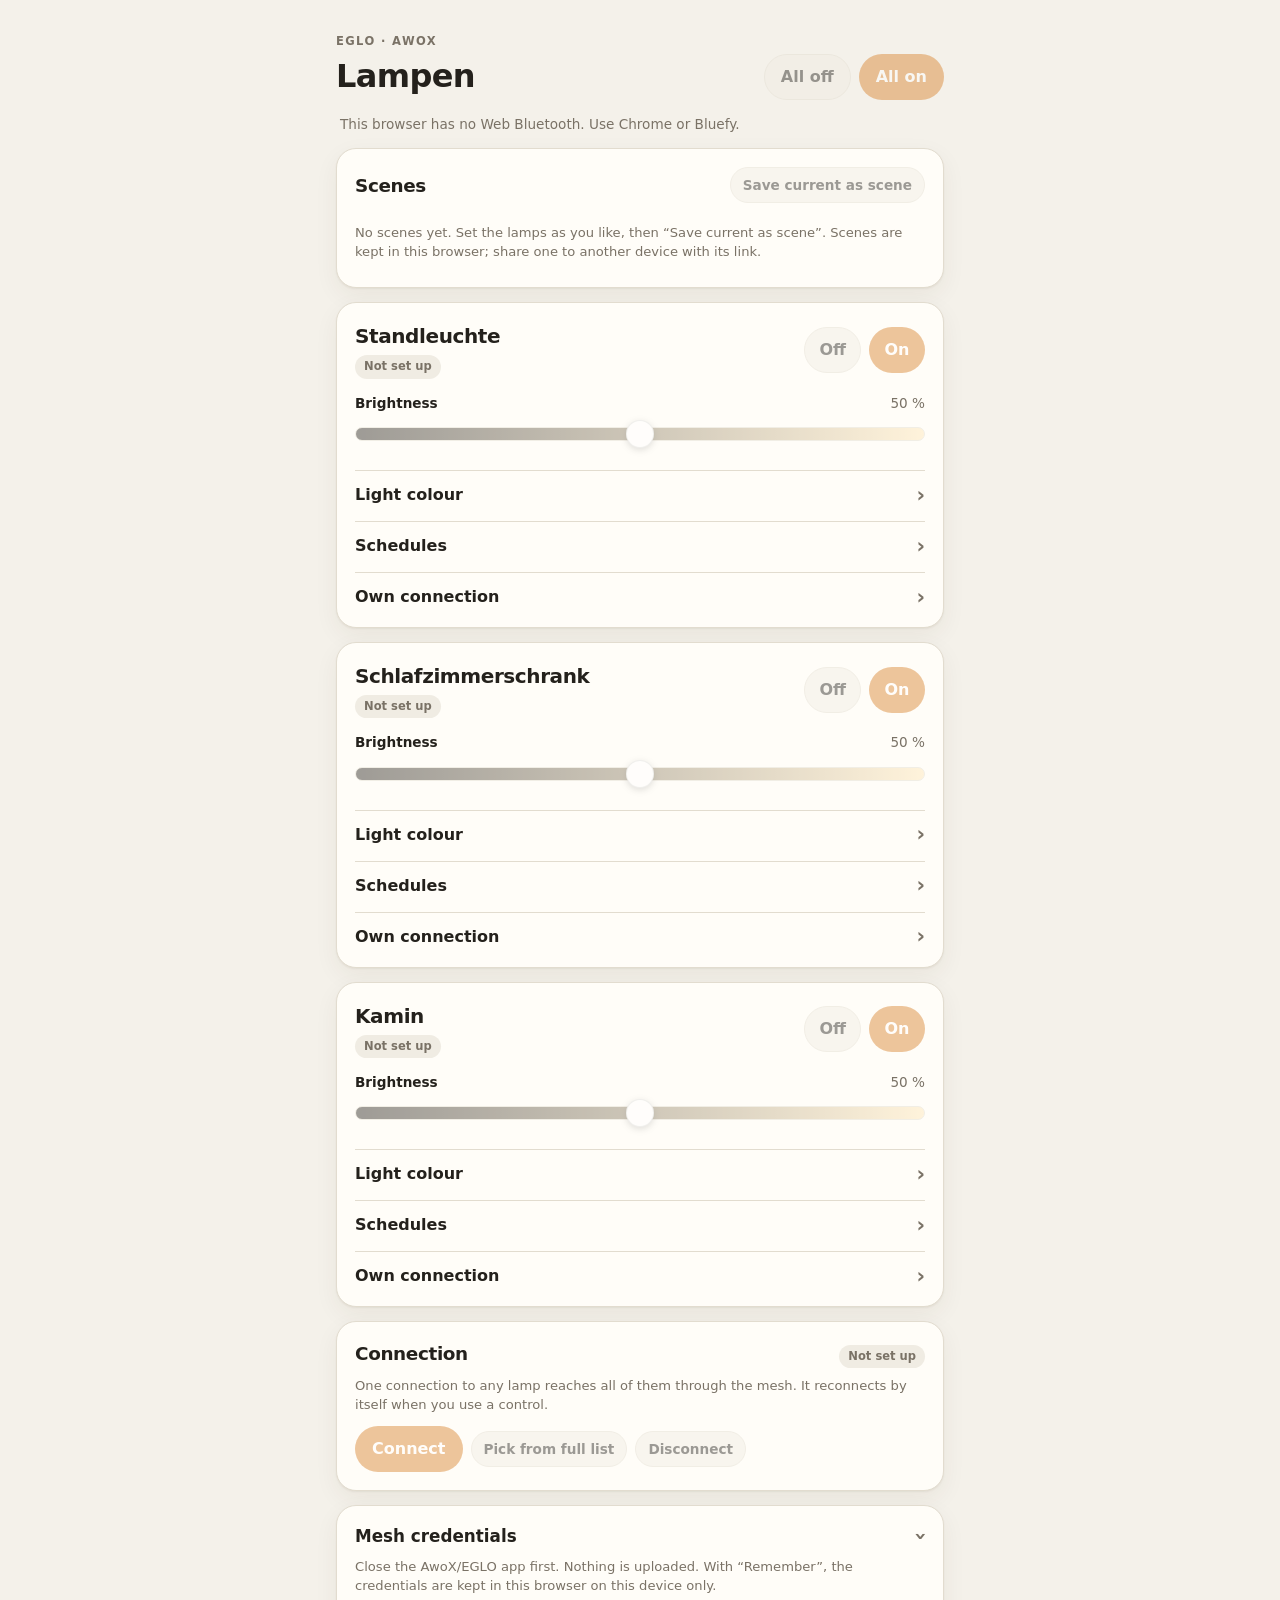
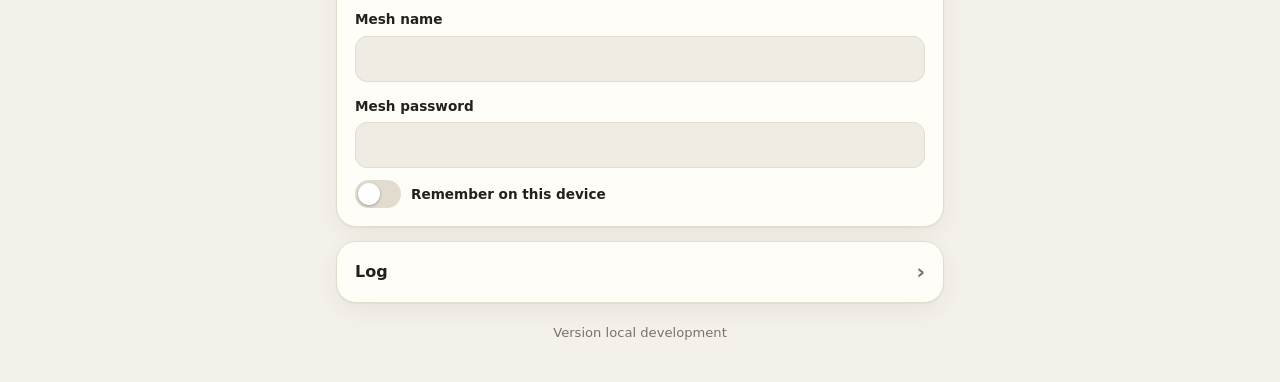
==== commit c047fd3f: "Scene links: closing the share sheet cancels; tidier fallback field Co-Authored-By: Claude Opus 5.5 " ====
--- a/index.html
+++ b/index.html
@@ -128,7 +128,10 @@
       <div id="scene-lamps" class="scene-lamps"></div>
       <div class="actions"><button id="scene-save">Save scene</button><button id="scene-cancel" class="secondary compact">Cancel</button></div>
     </div>
-    <input id="scene-url" class="small" readonly hidden aria-label="Scene link">
+    <div id="scene-link" hidden>
+      <label for="scene-url">Link to this scene: copy it, open it on another device, or keep it as a bookmark</label>
+      <input id="scene-url" type="text" readonly>
+    </div>
   </section>
 
   <div id="lamps"></div>
--- a/style.css
+++ b/style.css
@@ -52,7 +52,9 @@
 }
 .section-head { display: flex; justify-content: space-between; align-items: center; gap: 12px; }
 .lamp-head { display: flex; justify-content: space-between; align-items: center; gap: 12px; margin-bottom: 6px; }
-.lamp-head h2 { font-size: 1.25rem; }
+.lamp-head > div:first-child { flex: 1 1 auto; min-width: 0; }
+/* Long German names ("Schlafzimmerschrank") must wrap instead of pushing the buttons out. */
+.lamp-head h2 { font-size: 1.25rem; hyphens: auto; -webkit-hyphens: auto; overflow-wrap: anywhere; }
 .badge {
   display: inline-block; margin-top: 4px; font-size: .72rem; font-weight: 650; padding: 3px 9px;
   border-radius: 999px; background: var(--surface-2); color: var(--muted); white-space: nowrap;
@@ -74,7 +76,7 @@
 :focus-visible { outline: 3px solid var(--accent); outline-offset: 2px; }
 .actions { display: flex; gap: 8px; flex-wrap: wrap; align-items: center; margin-top: 12px; }
 .power-actions { display: flex; gap: 8px; flex-shrink: 0; }
-.power-actions button { min-width: 64px; }
+.power-actions button { min-width: 56px; padding: 10px 14px; }
 
 /* Fields */
 label { display: block; font-size: .85rem; font-weight: 600; margin: 14px 0 6px; }
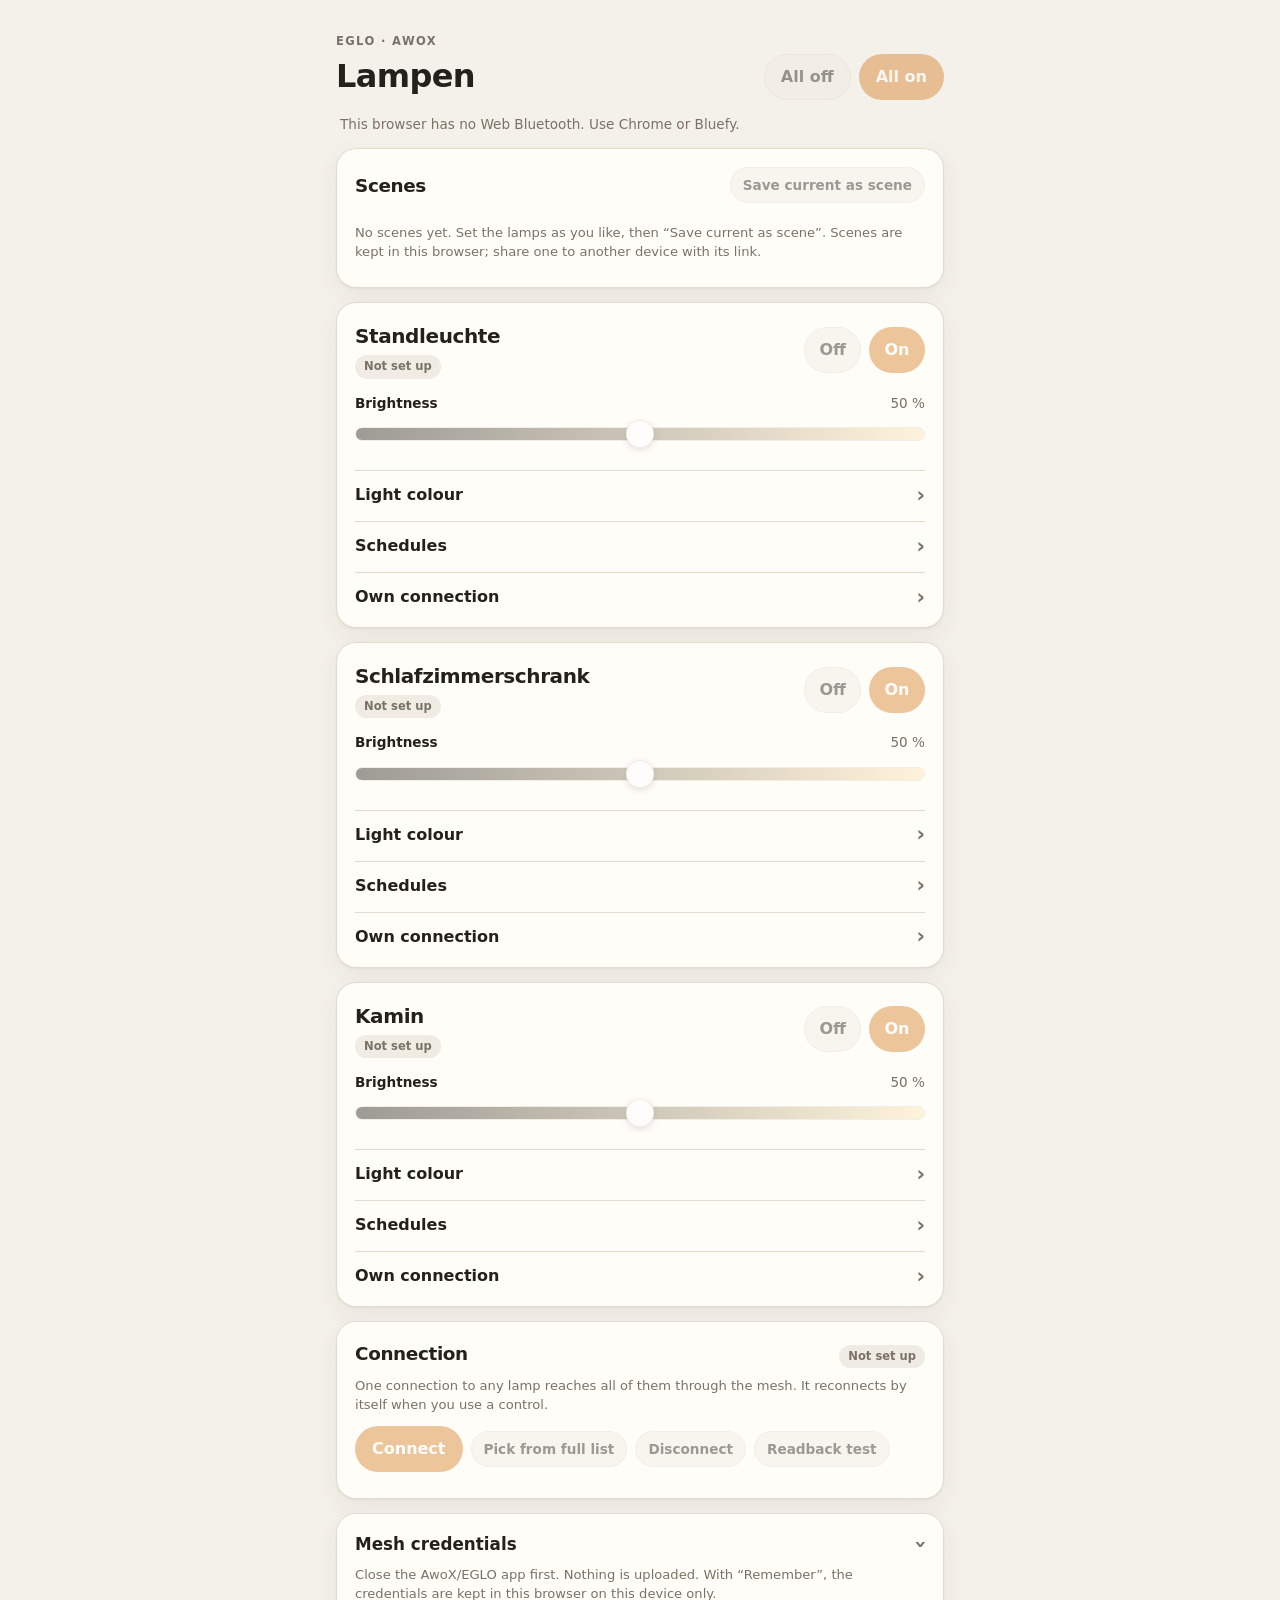
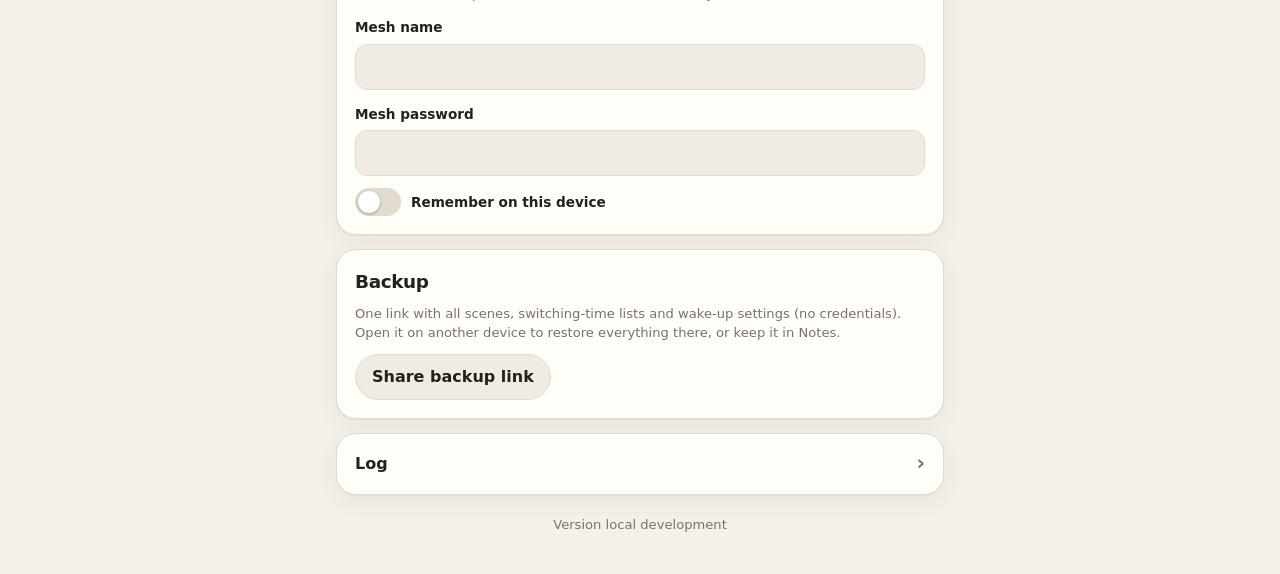
==== commit a7936878: "Backup/restore link and a readback test Backup: scenes, switching-time lists and wake-up settings in" ====
--- a/index.html
+++ b/index.html
@@ -18,6 +18,10 @@
 <body>
 <main>
   <div id="update" class="notice" hidden><strong>A newer version is available.</strong> <button id="reload" class="secondary compact">Reload</button></div>
+  <div id="backup-incoming" class="notice" hidden>
+    <strong>Restore a backup?</strong> <span id="backup-info"></span>
+    <div class="actions"><button id="backup-restore">Restore on this device</button><button id="backup-ignore" class="secondary compact">Ignore</button></div>
+  </div>
   <header class="top">
     <div><span class="eyebrow">EGLO · AwoX</span><h1>Lampen</h1></div>
     <div class="all-power" role="group" aria-label="All lamps">
@@ -143,7 +147,9 @@
       <button id="mesh-connect" disabled>Connect</button>
       <button id="mesh-any" class="secondary compact" disabled>Pick from full list</button>
       <button id="mesh-disconnect" class="secondary compact" disabled>Disconnect</button>
+      <button id="readback" class="secondary compact" disabled>Readback test</button>
     </div>
+    <p id="readback-result" class="small"></p>
   </section>
   <details id="credentials" class="card sub-card" open>
     <summary><strong>Mesh credentials</strong> <span id="cred-state" class="small"></span></summary>
@@ -159,6 +165,16 @@
   </details>
 
 
+  <section class="card">
+    <h2>Backup</h2>
+    <p class="small">One link with all scenes, switching-time lists and wake-up settings (no credentials). Open it on another device to restore everything there, or keep it in Notes.</p>
+    <div class="actions"><button id="backup-share" class="secondary">Share backup link</button></div>
+    <div id="backup-link" hidden>
+      <label for="backup-url">Backup link: copy it and keep it somewhere safe</label>
+      <input id="backup-url" type="text" readonly>
+    </div>
+  </section>
+
   <details class="card"><summary>Log</summary>
     <div class="actions"><button id="copy" class="secondary compact">Copy log</button></div>
     <textarea id="log" readonly spellcheck="false" aria-label="Log"></textarea>
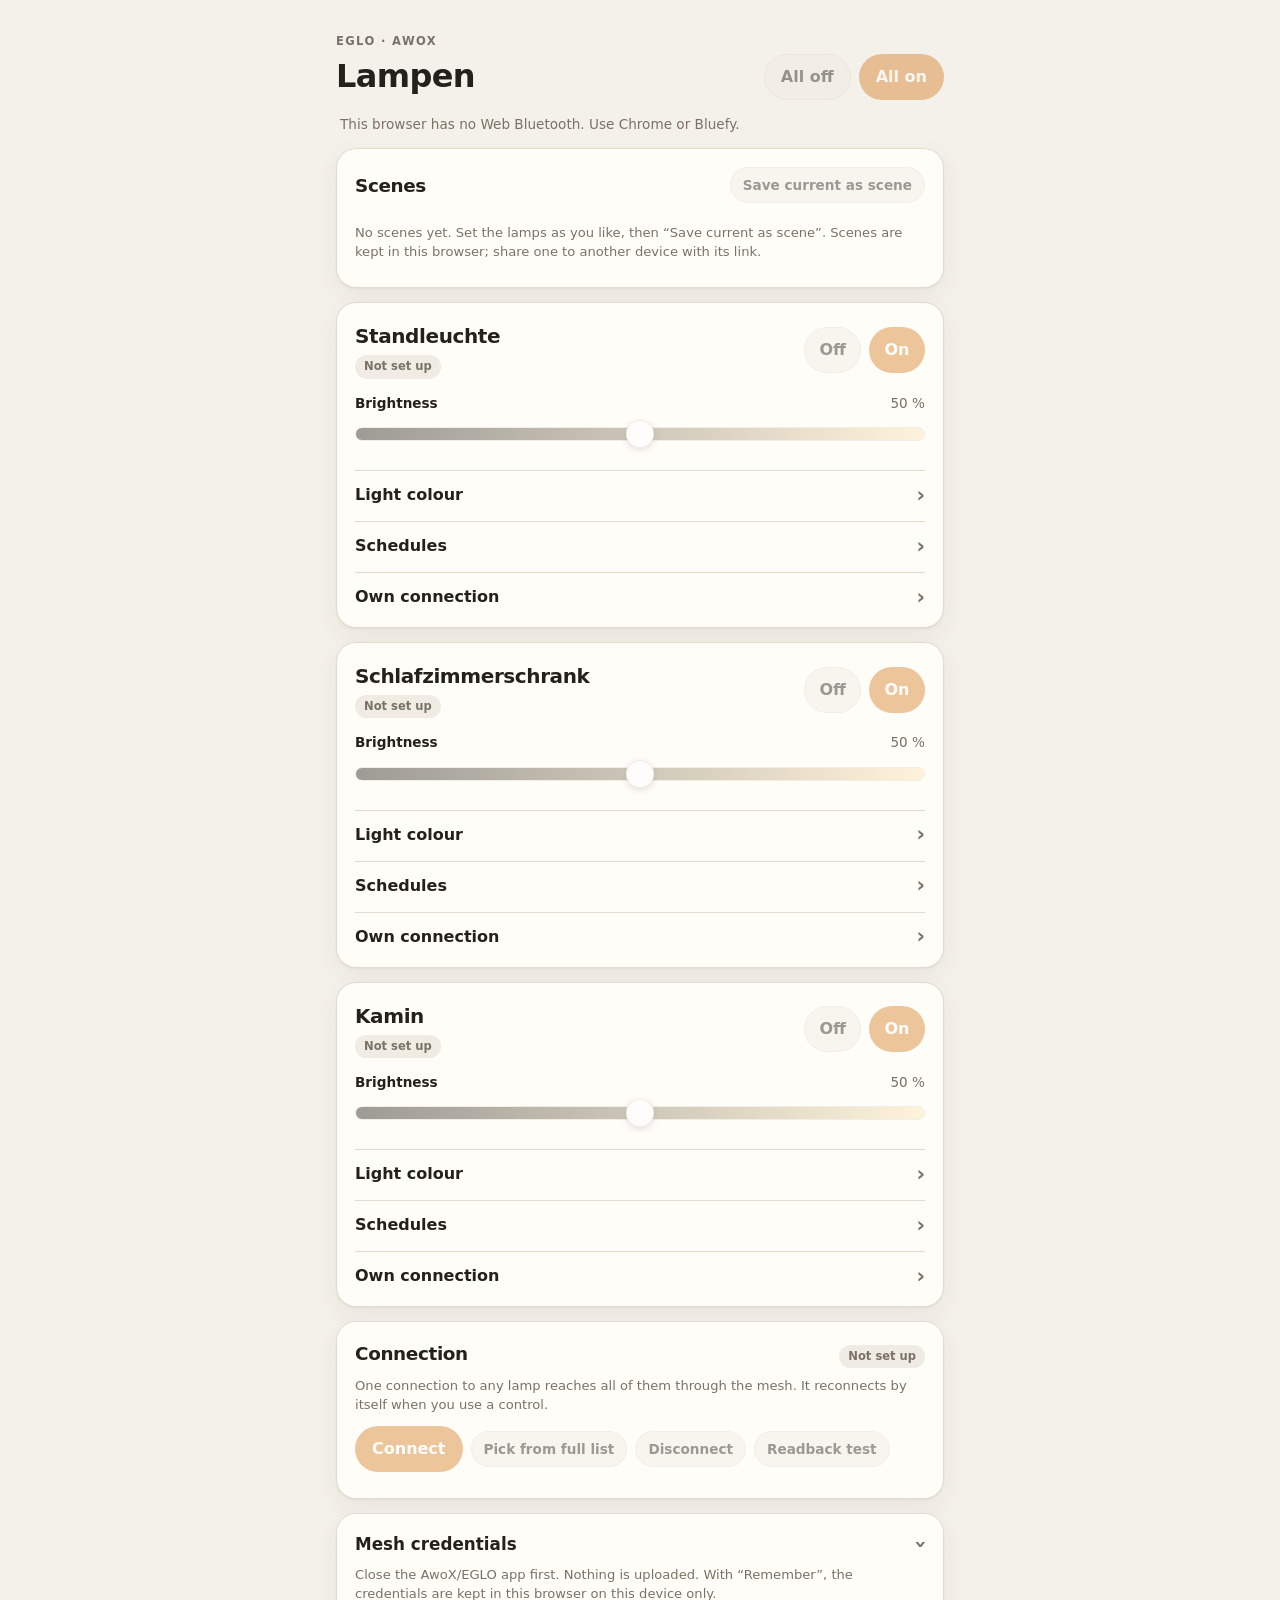
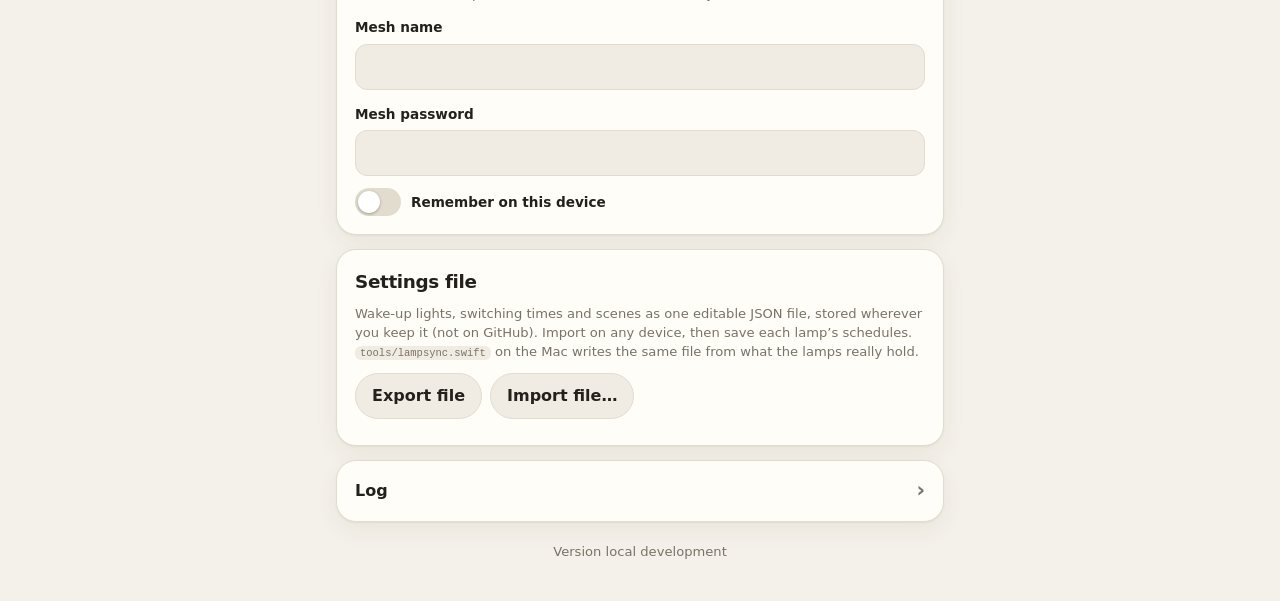
==== commit b45f295e: "Settings file: export/import wake-ups, switching times and scenes as editable JSON Replaces the back" ====
--- a/index.html
+++ b/index.html
@@ -18,10 +18,6 @@
 <body>
 <main>
   <div id="update" class="notice" hidden><strong>A newer version is available.</strong> <button id="reload" class="secondary compact">Reload</button></div>
-  <div id="backup-incoming" class="notice" hidden>
-    <strong>Restore a backup?</strong> <span id="backup-info"></span>
-    <div class="actions"><button id="backup-restore">Restore on this device</button><button id="backup-ignore" class="secondary compact">Ignore</button></div>
-  </div>
   <header class="top">
     <div><span class="eyebrow">EGLO · AwoX</span><h1>Lampen</h1></div>
     <div class="all-power" role="group" aria-label="All lamps">
@@ -166,13 +162,14 @@
 
 
   <section class="card">
-    <h2>Backup</h2>
-    <p class="small">One link with all scenes, switching-time lists and wake-up settings (no credentials). Open it on another device to restore everything there, or keep it in Notes.</p>
-    <div class="actions"><button id="backup-share" class="secondary">Share backup link</button></div>
-    <div id="backup-link" hidden>
-      <label for="backup-url">Backup link: copy it and keep it somewhere safe</label>
-      <input id="backup-url" type="text" readonly>
+    <h2>Settings file</h2>
+    <p class="small">Wake-up lights, switching times and scenes as one editable JSON file, stored wherever you keep it (not on GitHub). Import on any device, then save each lamp’s schedules. <code>tools/lampsync.swift</code> on the Mac writes the same file from what the lamps really hold.</p>
+    <div class="actions">
+      <button id="file-export" class="secondary">Export file</button>
+      <button id="file-import" class="secondary">Import file…</button>
+      <input id="file-input" type="file" accept=".json,application/json" hidden>
     </div>
+    <p id="file-status" class="small"></p>
   </section>
 
   <details class="card"><summary>Log</summary>
--- a/style.css
+++ b/style.css
@@ -165,3 +165,4 @@
 #scene-url { margin-top: 10px; }
 
 footer { margin-top: 20px; text-align: center; }
+code{font:.8em ui-monospace,SFMono-Regular,Menlo,monospace;background:var(--surface-2);padding:1px 5px;border-radius:6px}
